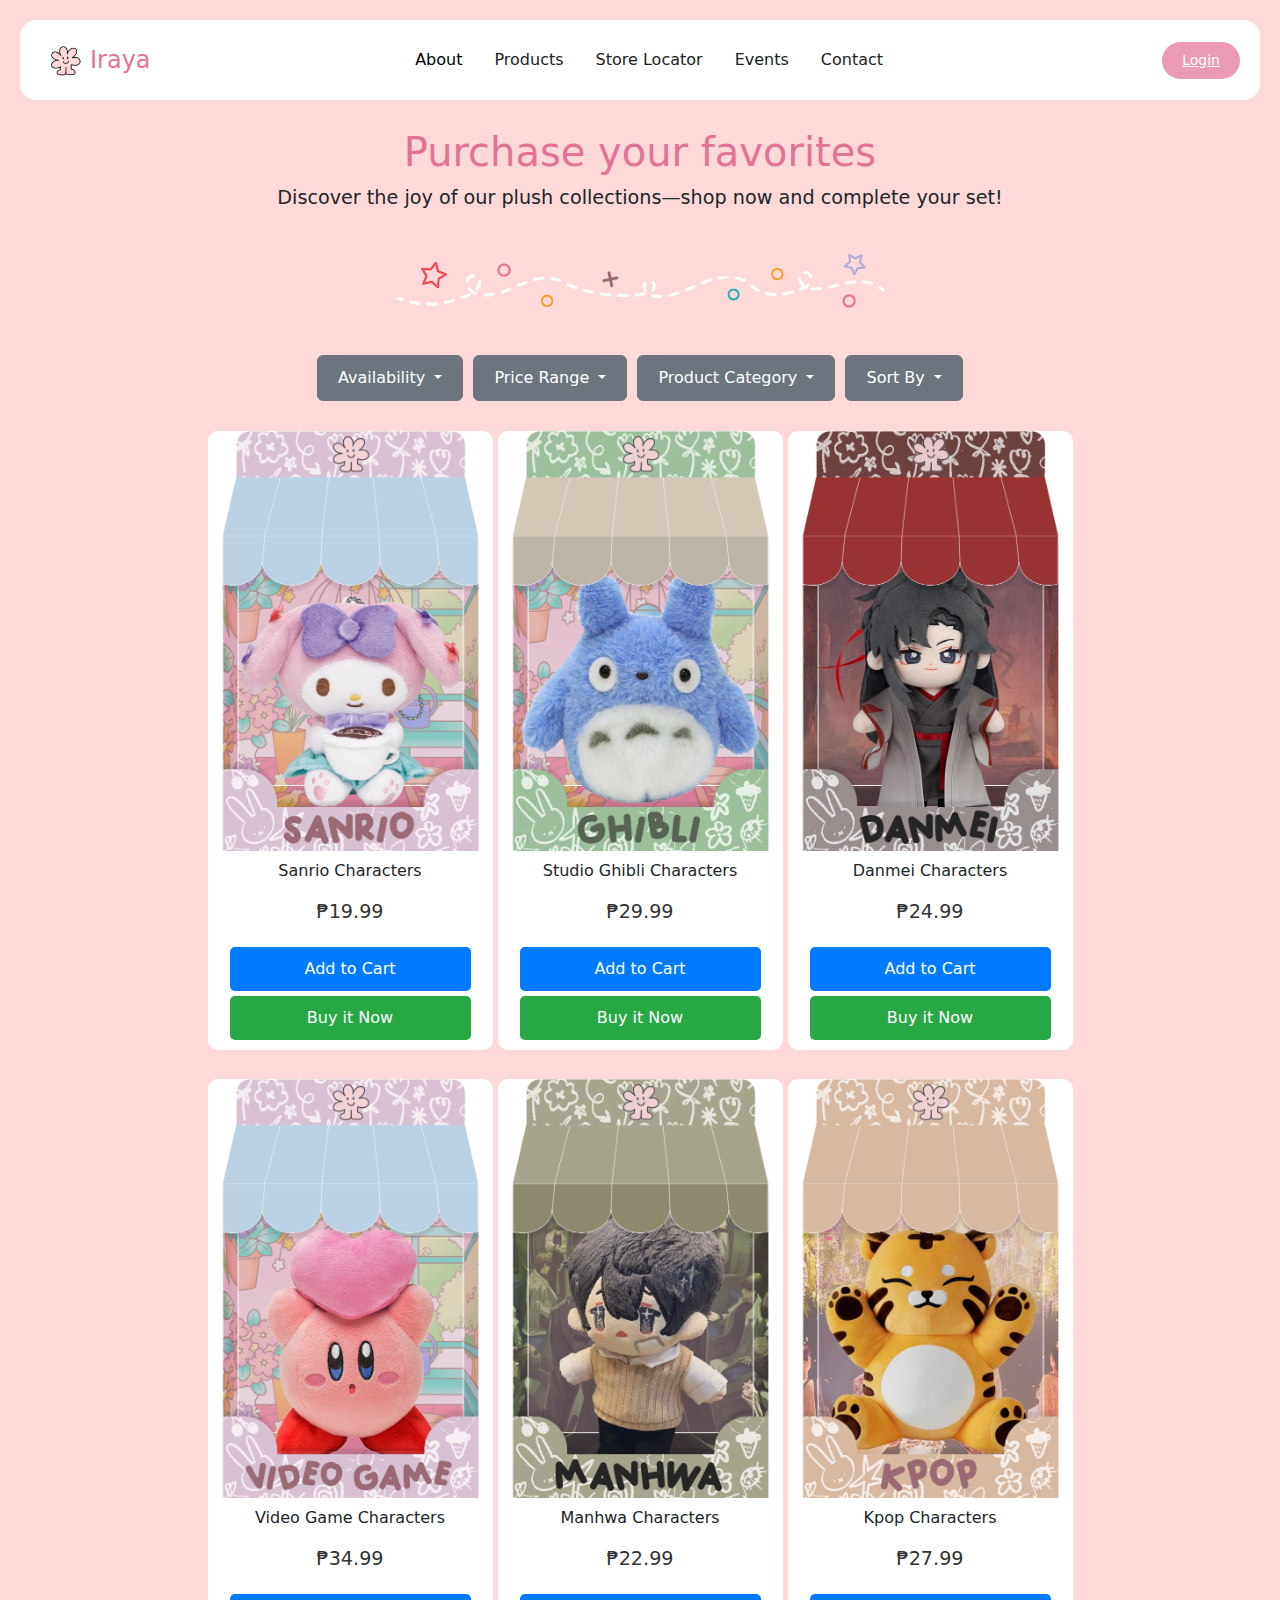
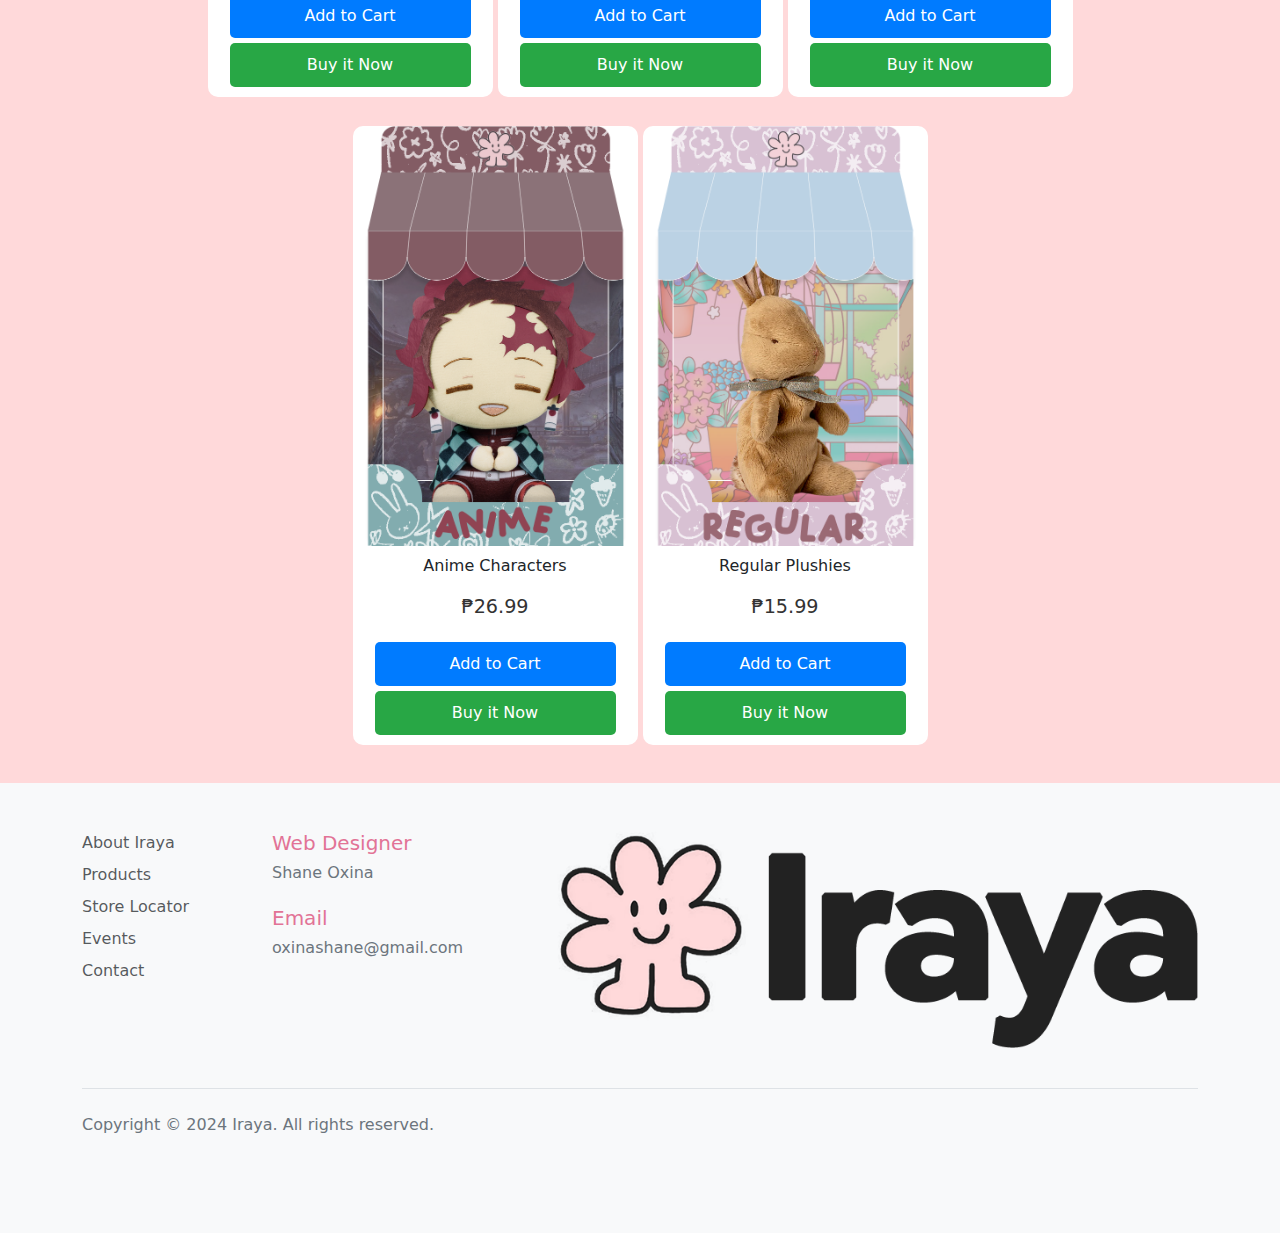
==== products.html @ 3cce4cce "Add files via upload" ====
<!DOCTYPE html>
<html lang="en">
<head>
    <meta charset="utf-8">
    <meta name="viewport" content="width=device, initial-scale=1.0">
    <title>Iraya</title>
    <link href="https://cdn.jsdelivr.net/npm/bootstrap@5.3.3/dist/css/bootstrap.min.css" rel="stylesheet" integrity="sha384-QWTKZyjpPEjISv5WaRU9OFeRpok6YctnYmDr5pNlyT2bRjXh0JMhjY6hW+ALEwIH" crossorigin="anonymous">
    <link rel="stylesheet" href="style.css">
    <link rel="icon" type="image/x-icon" href="Iraya_Favicon.png">
</head>

<body>
<script src="https://cdn.jsdelivr.net/npm/bootstrap@5.3.3/dist/js/bootstrap.bundle.min.js" integrity="sha384-YvpcrYf0tY3lHB60NNkmXc5s9fDVZLESaAA55NDzOxhy9GkcIdslK1eN7N6jIeHz" crossorigin="anonymous"></script>
<script src="script.js"></script>

<nav class="navbar navbar-expand-lg fixed-top">
    <div class="container-fluid">
        <a class="navbar-brand me-auto d-flex align-items-center" href="index.html">
            <img src="Iraya_Logo.png" alt="Logo" class="navbar-img"> Iraya
        </a>
        <div class="offcanvas offcanvas-end" tabindex="-1" id="offcanvasNavbar" aria-labelledby="offcanvasNavbarLabel">
            <div class="offcanvas-header">
                <h5 class="offcanvas-title d-flex align-items-center" id="offcanvasNavbarLabel">
                    <img src="Iraya_Logo.png" alt="Iraya Logo" style="height: 30px; width: auto; margin-right: 0.5rem;">Iraya
                </h5>
                <button type="button" class="btn-close" data-bs-dismiss="offcanvas" aria-label="Close"></button>
            </div>
            <div class="offcanvas-body">
                <ul class="navbar-nav justify-content-center flex-grow-1 pe-3">
                    <li class="nav-item">
                        <a class="nav-link active mx-lg-2" aria-current="page" href="index.html#about">About</a>
                    </li>
                    <li class="nav-item">
                        <a class="nav-link mx-lg-2" href="products.html">Products</a>
                    </li>
                    <li class="nav-item">
                        <a class="nav-link mx-lg-2" href="store-locator.html">Store Locator</a>
                    </li>
                    <li class="nav-item">
                        <a class="nav-link mx-lg-2" href="#">Events</a>
                    </li>
                    <li class="nav-item">
                        <a class="nav-link mx-lg-2" href="#">Contact</a>
                    </li>
                </ul>
            </div>
        </div>
        <a href="#" class="login-button ms-2">Login</a>
        <button class="navbar-toggler pe-0" type="button" data-bs-toggle="offcanvas" data-bs-target="#offcanvasNavbar" aria-controls="offcanvasNavbar" aria-label="Toggle navigation">
            <span class="navbar-toggler-icon"></span>
        </button>
    </div>
</nav>

<section class="products-sect">
    <div class="container">
      <h1 class="section-title">Purchase your favorites</h1>
      <h6 class="section-subtitle">Discover the joy of our plush collections—shop now and complete your set!</h6>
      <img src="dividers-ac.png" alt="divider" class="divider">
  
      <!-- Filters and Sorting Options -->
      <div class="filters">
        <!-- Availability Filter -->
        <div class="dropdown">
            <button class="btn btn-secondary dropdown-toggle" type="button" id="availabilityDropdownButton"
                data-bs-toggle="dropdown" aria-expanded="false">
                Availability
            </button>
            <ul class="dropdown-menu" aria-labelledby="availabilityDropdownButton">
                <li><a class="dropdown-item" href="#" data-filter="all">All</a></li>
                <li><a class="dropdown-item" href="#" data-filter="in-stock">In Stock</a></li>
                <li><a class="dropdown-item" href="#" data-filter="out-of-stock">Out of Stock</a></li>
            </ul>
        </div>

        <!-- Price Range Filters -->
<div class="dropdown">
    <button class="btn btn-secondary dropdown-toggle" type="button" id="priceRangeDropdownButton"
        data-bs-toggle="dropdown" aria-expanded="false">
        Price Range
    </button>
    <ul class="dropdown-menu dropdown-menu-end" aria-labelledby="priceRangeDropdownButton">
        <li class="px-3 pt-2 pb-1">
            <label for="min-price" class="form-label mb-0">Min Price:</label>
            <input type="number" id="min-price" class="form-control" placeholder="Min" min="0">
        </li>
        <li class="px-3 pb-2">
            <label for="max-price" class="form-label mb-0">Max Price:</label>
            <input type="number" id="max-price" class="form-control" placeholder="Max" min="0">
        </li>
        <li class="px-3 pb-2">
            <button id="apply-price-filter" class="btn btn-primary">Apply</button>
        </li>
        <li class="px-3 pb-2">
            <span class="results-text">Showing all products</span>
            <button class="clear-price-filter btn btn-link">Clear</button>
        </li>
    </ul>
</div>

        <!-- Product Category Filter -->
        <div class="dropdown">
            <button class="btn btn-secondary dropdown-toggle" type="button" id="categoryDropdownButton"
                data-bs-toggle="dropdown" aria-expanded="false">
                Product Category
            </button>
            <ul class="dropdown-menu" aria-labelledby="categoryDropdownButton">
                <li><a class="dropdown-item" href="#" data-filter="all">All</a></li>
                <li><a class="dropdown-item" href="#" data-filter="anime">Anime</a></li>
                <li><a class="dropdown-item" href="#" data-filter="danmei">Danmei</a></li>
                <li><a class="dropdown-item" href="#" data-filter="ghibli">Ghibli</a></li>
                <li><a class="dropdown-item" href="#" data-filter="Kpop">Kpop</a></li>
                <li><a class="dropdown-item" href="#" data-filter="manhwa">Manhwa</a></li>
                <li><a class="dropdown-item" href="#" data-filter="regular">Regular</a></li>
                <li><a class="dropdown-item" href="#" data-filter="sanrio">Sanrio</a></li>
                <li><a class="dropdown-item" href="#" data-filter="videogame">Video Game</a></li>
            </ul>
        </div>

        <!-- Sort By Filter -->
        <div class="dropdown">
            <button class="btn btn-secondary dropdown-toggle" type="button" id="sortDropdownButton"
                data-bs-toggle="dropdown" aria-expanded="false">
                Sort By
            </button>
            <ul class="dropdown-menu" aria-labelledby="sortDropdownButton">
                <li><a class="dropdown-item" href="#" data-sort="best-selling">Best Selling</a></li>
                <li><a class="dropdown-item" href="#" data-sort="title-az">Title, A-Z</a></li>
                <li><a class="dropdown-item" href="#" data-sort="title-za">Title, Z-A</a></li>
                <li><a class="dropdown-item" href="#" data-sort="price-low-high">Price, Low to High</a></li>
                <li><a class="dropdown-item" href="#" data-sort="price-high-low">Price, High to Low</a></li>
            </ul>
        </div>
    </div>
  
    <!-- Product Items -->
      <div class="row row-cols-2 row-cols-sm-4 row-cols-md-4 row-cols-lg-4 row-cols-xl-4 g-4 product-grid">
        <div class="col">
          <div class="ps-product" data-availability="out-of-stock" data-price="19.99" data-product-category="sanrio" data-date="2024-01-01">
            <img src="product-sanrio.png" class="ps-img" alt="Sanrio Characters">
            <h5 class="ps-title text-center">Sanrio Characters</h5>
            <p class="ps-price">₱19.99</p>
            <div class="ps-buttons">
              <button class="add-to-cart">Add to Cart</button>
              <button class="buy-now">Buy it Now</button>
            </div>
          </div>
        </div>
        <div class="col">
          <div class="ps-product" data-availability="in-stock" data-price="29.99" data-product-category="ghibli" data-date="2024-01-01">
            <img src="product-ghibli.png" class="ps-img" alt="Studio Ghibli Characters">
            <h5 class="ps-title text-center">Studio Ghibli Characters</h5>
            <p class="ps-price">₱29.99</p>
            <div class="ps-buttons">
              <button class="add-to-cart">Add to Cart</button>
              <button class="buy-now">Buy it Now</button>
            </div>
          </div>
        </div>
        <div class="col">
          <div class="ps-product" data-availability="in-stock" data-price="24.99" data-product-category="danmei" data-date="2024-01-01">
            <img src="product-danmei.png" class="ps-img" alt="Danmei Characters">
            <h5 class="ps-title text-center">Danmei Characters</h5>
            <p class="ps-price">₱24.99</p>
            <div class="ps-buttons">
              <button class="add-to-cart">Add to Cart</button>
              <button class="buy-now">Buy it Now</button>
            </div>
          </div>
        </div>
        <div class="col">
          <div class="ps-product" data-availability="in-stock" data-price="34.99" data-product-category="videogame" data-date="2024-01-01">
            <img src="product-video-game.png" class="ps-img" alt="Video Game Characters">
            <h5 class="ps-title text-center">Video Game Characters</h5>
            <p class="ps-price">₱34.99</p>
            <div class="ps-buttons">
              <button class="add-to-cart">Add to Cart</button>
              <button class="buy-now">Buy it Now</button>
            </div>
          </div>
        </div>
        <div class="col">
          <div class="ps-product" data-availability="in-stock" data-price="22.99" data-product-category="manhwa" data-date="2024-01-01">
            <img src="product-manhwa.png" class="ps-img" alt="Manhwa Characters">
            <h5 class="ps-title text-center">Manhwa Characters</h5>
            <p class="ps-price">₱22.99</p>
            <div class="ps-buttons">
              <button class="add-to-cart">Add to Cart</button>
              <button class="buy-now">Buy it Now</button>
            </div>
          </div>
        </div>
        <div class="col">
          <div class="ps-product" data-availability="in-stock" data-price="27.99" data-product-category="Kpop" data-date="2024-01-01">
            <img src="product-kpop.png" class="ps-img" alt="Kpop Characters">
            <h5 class="ps-title text-center">Kpop Characters</h5>
            <p class="ps-price">₱27.99</p>
            <div class="ps-buttons">
              <button class="add-to-cart">Add to Cart</button>
              <button class="buy-now">Buy it Now</button>
            </div>
          </div>
        </div>
        <div class="col">
          <div class="ps-product" data-availability="in-stock" data-price="26.99" data-product-category="anime" data-date="2024-01-01">
            <img src="product-anime.png" class="ps-img" alt="Anime Characters">
            <h5 class="ps-title text-center">Anime Characters</h5>
            <p class="ps-price">₱26.99</p>
            <div class="ps-buttons">
              <button class="add-to-cart">Add to Cart</button>
              <button class="buy-now">Buy it Now</button>
            </div>
          </div>
        </div>
        <div class="col">
          <div class="ps-product" data-availability="in-stock" data-price="15.99" data-product-category="regular" data-date="2024-01-01">
            <img src="product-regular.png" class="ps-img" alt="Regular Plushies">
            <h5 class="ps-title text-center">Regular Plushies</h5>
            <p class="ps-price">₱15.99</p>
            <div class="ps-buttons">
              <button class="add-to-cart">Add to Cart</button>
              <button class="buy-now">Buy it Now</button>
            </div>
          </div>
        </div>
      </div>
    </div>
  </section>

  <footer class="footer">
    <div class="container">
      <footer class="py-5">
        <div class="row">
          <div class="col-6 col-md-2 mb-3">
            <ul class="footer flex-column list-unstyled">
              <li class="footer-item mb-2"><a href="index.html#about" class="footer-link p-0 text-body-secondary">About Iraya</a></li>
              <li class="footer-item mb-2"><a href="products.html" class="footer-link p-0 text-body-secondary">Products</a></li>
              <li class="footer-item mb-2"><a href="store-locator.html" class="footer-link p-0 text-body-secondary">Store Locator</a></li>
              <li class="footer-item mb-2"><a href="#" class="footer-link p-0 text-body-secondary">Events</a></li>
              <li class="footer-item mb-2"><a href="#" class="footer-link p-0 text-body-secondary">Contact</a></li>
            </ul>
          </div>
  
          <div class="col-6 col-md-2 mb-3">
            <h5>Web Designer</h5>
            <h6>Shane Oxina</h6>
            <br>
            <h5>Email</h5>
            <h6><a href="mailto:oxinashane@gmail.com">oxinashane@gmail.com</a></h6>
          </div>
  
          <div class="col-md-7 offset-md-1 mb-3">
            <img src="Iraya_LogowName.png" alt="Iraya Logo">
          </div>
        </div>
  
        <div class="d-flex flex-column flex-sm-row justify-content-between py-4 my-4 border-top">
          <p>Copyright &copy; 2024 Iraya. All rights reserved.</p>
        </div>
      </footer>
    </div>
  </footer>
  
</body>
</html>
---- style.css ----
.navbar {
  background-color: #fff;
  height: 80px;
  margin: 20px;
  border-radius: 16px;
  padding: 0.5rem;
}

.navbar-img {
  height: auto;
  width: auto;
  max-height: 50px;
  min-height: 40px;
}

.navbar-brand {
  font-weight: 500;
  color: #e27396;
  font-size: 24px;
  transition: 0.3s color;
  width: 10%;
}

.login-button {
  background-color: #ea9ab2;
  color: #fff;
  font-size: 14px;
  padding: 8px 20px;
  border-radius: 50px;
  transition: 0.3s background-color;
}

.login-button.login-button:hover {
  background-color: #e27396;
}

.navbar-toggler {
  border: none;
  font-size: 1.5rem;
}

.navbar-toggler:focus, .btn-close:focus {
  box-shadow: none;
  outline: none;
}

.nav-link {
  color: #222222;
  font-weight: 500;
  position: relative;
}

.nav-link:hover, .nav-link.active:hover {
  color: #ea9ab2;
}

@media (min-width: 991px) {
  .nav-link:hover::before, .nav-link.active:hover::before {
      width: 100%;
      visibility: visible;
  }
}

/* Custom styles for smaller screens */
@media (max-width: 767.98px) {
  .navbar {
    padding: 0.5rem 0.5rem;
    height: auto;
  }
  .navbar-brand {
    padding: 0;
    margin-right: 0.5rem;
    font-size: 18px;
  }
  .navbar-brand img {
    height: 24px;
    width: auto;
  }
  .navbar-toggler {
    font-size: 0.9rem;
    padding: 0.3rem 0.5rem;
  }
  .navbar-nav .nav-link {
    padding: 0.3rem 0;
  }
  .offcanvas-header {
    padding: 0.5rem 1rem;
  }
  .offcanvas-title img {
    height: 50px;
    width: auto;
    margin-right: 0.5rem;
  }
  .offcanvas-body .nav-link {
    padding: 0.25rem 0;
  }
  .login-button {
    padding: 0.25rem 0.5rem;
  }
}

.offcanvas-title img {
  height: auto;
  width: auto;
  max-height: 50px;
  min-height: 40px;
}

.offcanvas-title {
  color: #e27396;
}

.hero-section {
  background: url(img-hero-s.png) no-repeat center;
  background-size: cover;
  width: 100%;
  height: 100vh;
  position: relative;
  padding: 0 15px;
}

.hero-section::before {
  background-color: rgba(0, 0, 0, 0.6);
  content: "";
  position: absolute;
  top: 0;
  right: 0;
  bottom: 0;
  left: 0;
}

.hero-section .container {
  height: 100vh;
  z-index: 1;
  position: relative;
}

.hero-section img {
  position: absolute;
  left: 0;
  width: 70%;
  margin-bottom: 40px;
}

.hero-section h5 {
  position: absolute;
  bottom: 10%;
  text-align: justify;
  font-size: 1.1rem;
}

.hero-section h6 {
  position: absolute;
  bottom: 5%;
  text-align: left;
  left: 0;
}

.hero-section h6 a {
  text-decoration: none;
  color: #fff;
}

@media (max-width: 767px) {
  .hero-section {
    padding: 15px;
    height: 70vh;
  }

  .hero-section .container {
    height: 70vh;
    z-index: 1;
    position: relative;
  }

  .hero-section h5 {
    font-size: 0.9rem; /* Smaller font size for small screens */
  }

  .hero-section h6 {
    font-size: 0.8rem; /* Smaller font size for small screens */
  }
}

@media (min-width: 1000px) {
  .hero-section {
    padding: 15px;
    height: 100vh;
  }

  .hero-section .container {
    height: 100vh;
    z-index: 1;
    position: relative;
  }

}

.products {
  background-color: #ffd9da;
  background-size: cover;
  width: 100%;
  padding: 3%;
}

.products .container {
  z-index: 0;
  position: relative;
}

.products h1{
  text-align: center;
  color: #e27396;
}

.products h6{
  text-align: center;
  padding: 10px;
}

.product {
  display: flex;
  flex-direction: column;
  -webkit-flex-wrap: wrap;
  flex-wrap: wrap;
  align-items: center;
  justify-content: space-evenly;
  position: relative;
  transition: transform 0.3s;
}

.product:hover {
  transform: translateY(-10px);
}

.product-img {
  border-radius: 16px;
  width: 100%;
  height: auto;
  margin-bottom: 10px;
  transition: transform 0.3s;
}

.product-title {
  font-size: 1rem;
  color: #e27396;
  text-align: center;
}

.stores {
  background-color: #ffd9da;
  background-size: cover;
  width: 100%;
  padding: 3%;
}

.stores .container {
  z-index: 0;
  position: relative;
}

.stores h1 {
  font-size: 32px;
  color: #333;
  margin-top: 20px;
  margin-bottom: 20px;
  text-align: center;
  color: #dc3545 !important;
  font-weight: 700;
}

.store-table {
  margin-top: 10%;
  width: 100%;
  border-collapse: collapse;
  background-color: transparent;
}

.store-table th, .store-table td {
  padding: 12px 15px;
  text-align: left;
  border-block-start: none;
  border-block-end: 1px solid #e27396;
  font-weight: 500;
}

.table-responsive {
  overflow-x: auto;
}

@media (max-width: 767.98px) {
  .stores h1 {
    font-size: 24px;
  }

  .store-table th, .store-table td {
    padding: 10px;
    font-size: 14px;
  }
}

.divider {
  display: block;
  margin: 40px auto;
  width: 80%;
  max-width: 500px;
  height: auto;
}

@media (min-width: 768px) {
  .divider {
    width: 60%;
  }
}

@media (min-width: 992px) {
  .divider {
    width: 50%;
  }
}

@media (min-width: 1200px) {
  .divider {
    width: 45%;
  }
}

@media (max-width: 767px) {
  .product-title {
      font-size: 0.9rem;
  }
}

.footer {
  background-color: #f8f9fa;
  padding: 0;
  overflow-y: auto;
}

.footer img {
  max-width: 100%;
  height: auto;
}

.footer h5 {
  color: #e27396;
  margin-bottom: 0.5rem;
}

.footer h6,
.footer p {
  color: #6c757d;
  margin: 0;
}

.footer a {
  text-decoration: none;
  color: #6c757d;
}

.footer a:hover,
.footer a:active {
  color: #e27396;
}

.footer .footer-link {
  font-weight: 500;
}

.footer .footer-link:hover,
.footer .footer-link:active {
  color: #e27396 !important;
}

@media (max-width: 767.98px) {
  .footer h5,
  .footer h6,
  .footer p,
  .footer a {
    font-size: 0.875rem; /* Adjust font size for small screens */
  }
}

.products-sect {
  background-color: #ffd9da;
  width: 100%;
  padding: 3%;
  padding-top: 10%;
}


.products-sect .container {
  z-index: 0;
  position: relative;
}

.section-title {
  font-size: 2.5rem;
  text-align: center;
  margin-bottom: 10px;
  color: #e27396;
}

.section-subtitle {
  font-size: 1.2rem;
  text-align: center;
  margin-bottom: 30px;
}

.filters {
  display: flex;
  flex-wrap: wrap;
  gap: 10px;
  margin-bottom: 30px;
  justify-content: center;
}

/* Ensure the dropdown opens downwards */
.dropdown-menu {
  top: auto;
  bottom: 100%;
}

/* Styles for dropdown items */
.dropdown-item {
  display: block;
  width: 100%;
  padding: 10px 15px;
  clear: both;
  font-weight: 400;
  color: #212529;
  text-align: inherit;
  white-space: nowrap;
  background-color: transparent;
  border: 0;
}

/* Hover effect */
.dropdown-item:hover {
  color: #e27396;
  background-color: #f8f9fa;
  font-weight: 500;
}

/* Active state */
.dropdown-item.active,
.dropdown-item:active {
  color: #fff;
  background-color: #007bff;
}

/* Button padding adjustment */
.dropdown-toggle {
  padding: 10px 20px;
}

.product-grid {
  display: flex;
  flex-wrap: wrap;
  gap: 5px;
  justify-content: center;
}

.ps-product {
  background-color: #fff;
  border-radius: 10px;
  overflow: hidden;
  text-align: center;
  transition: transform 0.3s;
}

.ps-product:hover {
  transform: scale(1.05);
}

.ps-img {
  width: 100%;
  height: auto;
  display: block;
}

.ps-title {
  font-size: 1rem;
  padding: 10px 0;
}

.ps-price {
  font-size: 1.2rem;
  color: #333;
  margin-bottom: 10px;
}

.ps-buttons {
  display: flex;
  flex-direction: column;
  gap: 5px;
  padding: 10px;
}

.add-to-cart,
.buy-now {
  padding: 10px 20px;
  border: none;
  border-radius: 5px;
  cursor: pointer;
  transition: background-color 0.3s;
}

.add-to-cart {
  background-color: #007bff;
  color: #fff;
}

.add-to-cart:hover {
  background-color: #0056b3;
}

.buy-now {
  background-color: #28a745;
  color: #fff;
}

.buy-now:hover {
  background-color: #218838;
}

@media (max-width: 767.98px) {
  .products-sect{
    padding-top: 15%;
  }

  .section-title{
    font-size: 1.5rem;
  }

  .section-subtitle{
    font-size: 1rem;
  }
}
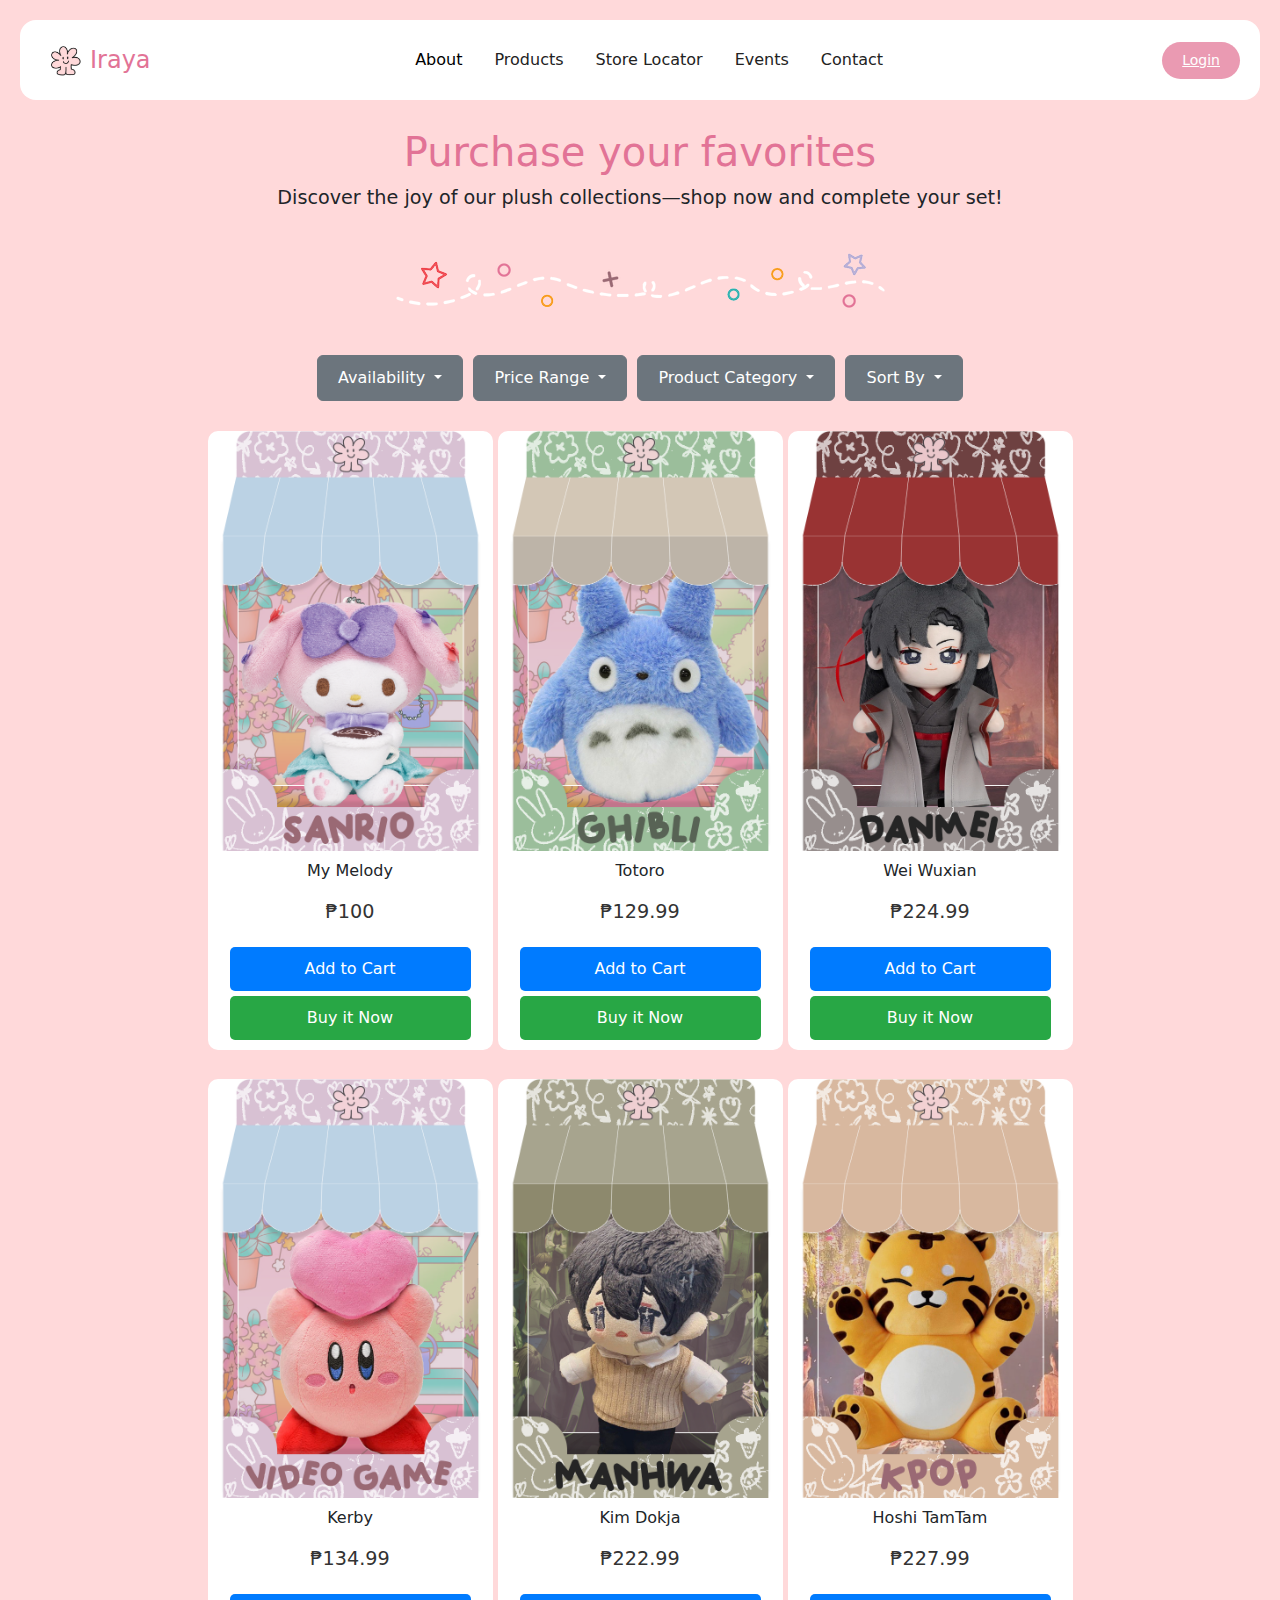
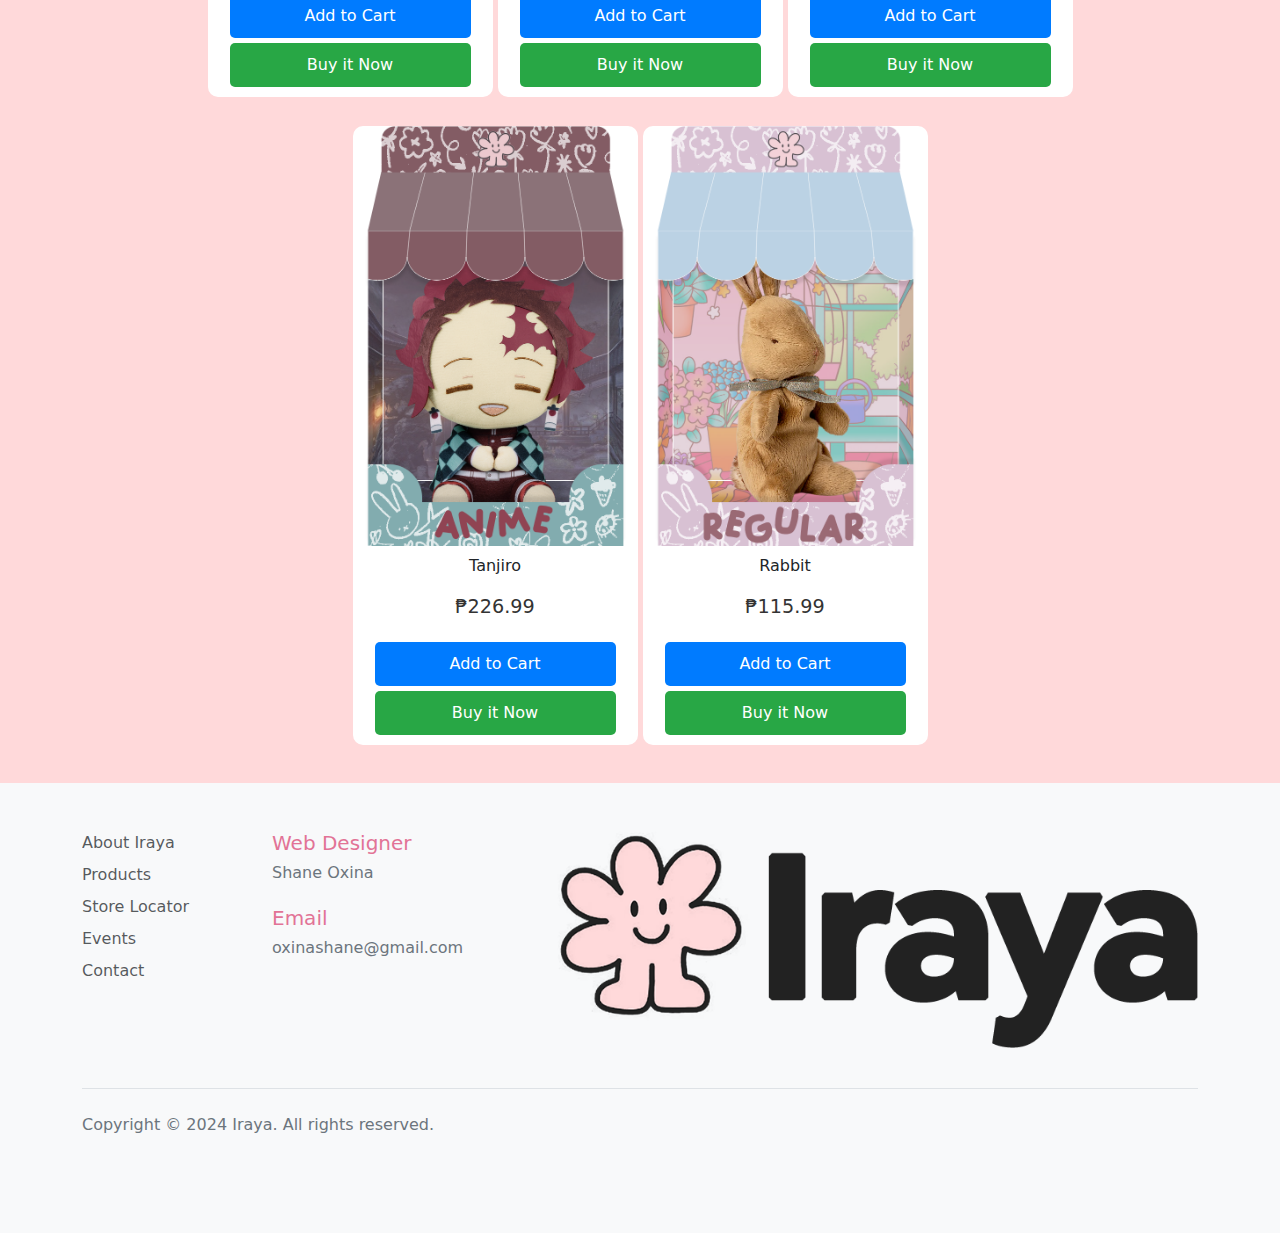
==== commit d2011697: "Update products.html" ====
--- a/products.html
+++ b/products.html
@@ -136,87 +136,87 @@
     <!-- Product Items -->
       <div class="row row-cols-2 row-cols-sm-4 row-cols-md-4 row-cols-lg-4 row-cols-xl-4 g-4 product-grid">
         <div class="col">
-          <div class="ps-product" data-availability="out-of-stock" data-price="19.99" data-product-category="sanrio" data-date="2024-01-01">
+          <div class="ps-product" data-availability="out-of-stock" data-price="100" data-product-category="sanrio" data-date="2024-01-01">
             <img src="product-sanrio.png" class="ps-img" alt="Sanrio Characters">
-            <h5 class="ps-title text-center">Sanrio Characters</h5>
-            <p class="ps-price">₱19.99</p>
-            <div class="ps-buttons">
-              <button class="add-to-cart">Add to Cart</button>
-              <button class="buy-now">Buy it Now</button>
-            </div>
-          </div>
-        </div>
-        <div class="col">
-          <div class="ps-product" data-availability="in-stock" data-price="29.99" data-product-category="ghibli" data-date="2024-01-01">
+            <h5 class="ps-title text-center">My Melody</h5>
+            <p class="ps-price">₱100</p>
+            <div class="ps-buttons">
+              <button class="add-to-cart">Add to Cart</button>
+              <button class="buy-now">Buy it Now</button>
+            </div>
+          </div>
+        </div>
+        <div class="col">
+          <div class="ps-product" data-availability="in-stock" data-price="129.99" data-product-category="ghibli" data-date="2024-01-01">
             <img src="product-ghibli.png" class="ps-img" alt="Studio Ghibli Characters">
-            <h5 class="ps-title text-center">Studio Ghibli Characters</h5>
-            <p class="ps-price">₱29.99</p>
-            <div class="ps-buttons">
-              <button class="add-to-cart">Add to Cart</button>
-              <button class="buy-now">Buy it Now</button>
-            </div>
-          </div>
-        </div>
-        <div class="col">
-          <div class="ps-product" data-availability="in-stock" data-price="24.99" data-product-category="danmei" data-date="2024-01-01">
+            <h5 class="ps-title text-center">Totoro</h5>
+            <p class="ps-price">₱129.99</p>
+            <div class="ps-buttons">
+              <button class="add-to-cart">Add to Cart</button>
+              <button class="buy-now">Buy it Now</button>
+            </div>
+          </div>
+        </div>
+        <div class="col">
+          <div class="ps-product" data-availability="in-stock" data-price="224.99" data-product-category="danmei" data-date="2024-01-01">
             <img src="product-danmei.png" class="ps-img" alt="Danmei Characters">
-            <h5 class="ps-title text-center">Danmei Characters</h5>
-            <p class="ps-price">₱24.99</p>
-            <div class="ps-buttons">
-              <button class="add-to-cart">Add to Cart</button>
-              <button class="buy-now">Buy it Now</button>
-            </div>
-          </div>
-        </div>
-        <div class="col">
-          <div class="ps-product" data-availability="in-stock" data-price="34.99" data-product-category="videogame" data-date="2024-01-01">
+            <h5 class="ps-title text-center">Wei Wuxian</h5>
+            <p class="ps-price">₱224.99</p>
+            <div class="ps-buttons">
+              <button class="add-to-cart">Add to Cart</button>
+              <button class="buy-now">Buy it Now</button>
+            </div>
+          </div>
+        </div>
+        <div class="col">
+          <div class="ps-product" data-availability="in-stock" data-price="134.99" data-product-category="videogame" data-date="2024-01-01">
             <img src="product-video-game.png" class="ps-img" alt="Video Game Characters">
-            <h5 class="ps-title text-center">Video Game Characters</h5>
-            <p class="ps-price">₱34.99</p>
-            <div class="ps-buttons">
-              <button class="add-to-cart">Add to Cart</button>
-              <button class="buy-now">Buy it Now</button>
-            </div>
-          </div>
-        </div>
-        <div class="col">
-          <div class="ps-product" data-availability="in-stock" data-price="22.99" data-product-category="manhwa" data-date="2024-01-01">
+            <h5 class="ps-title text-center">Kerby</h5>
+            <p class="ps-price">₱134.99</p>
+            <div class="ps-buttons">
+              <button class="add-to-cart">Add to Cart</button>
+              <button class="buy-now">Buy it Now</button>
+            </div>
+          </div>
+        </div>
+        <div class="col">
+          <div class="ps-product" data-availability="in-stock" data-price="222.99" data-product-category="manhwa" data-date="2024-01-01">
             <img src="product-manhwa.png" class="ps-img" alt="Manhwa Characters">
-            <h5 class="ps-title text-center">Manhwa Characters</h5>
-            <p class="ps-price">₱22.99</p>
-            <div class="ps-buttons">
-              <button class="add-to-cart">Add to Cart</button>
-              <button class="buy-now">Buy it Now</button>
-            </div>
-          </div>
-        </div>
-        <div class="col">
-          <div class="ps-product" data-availability="in-stock" data-price="27.99" data-product-category="Kpop" data-date="2024-01-01">
+            <h5 class="ps-title text-center">Kim Dokja</h5>
+            <p class="ps-price">₱222.99</p>
+            <div class="ps-buttons">
+              <button class="add-to-cart">Add to Cart</button>
+              <button class="buy-now">Buy it Now</button>
+            </div>
+          </div>
+        </div>
+        <div class="col">
+          <div class="ps-product" data-availability="in-stock" data-price="227.99" data-product-category="Kpop" data-date="2024-01-01">
             <img src="product-kpop.png" class="ps-img" alt="Kpop Characters">
-            <h5 class="ps-title text-center">Kpop Characters</h5>
-            <p class="ps-price">₱27.99</p>
-            <div class="ps-buttons">
-              <button class="add-to-cart">Add to Cart</button>
-              <button class="buy-now">Buy it Now</button>
-            </div>
-          </div>
-        </div>
-        <div class="col">
-          <div class="ps-product" data-availability="in-stock" data-price="26.99" data-product-category="anime" data-date="2024-01-01">
+            <h5 class="ps-title text-center">Hoshi TamTam</h5>
+            <p class="ps-price">₱227.99</p>
+            <div class="ps-buttons">
+              <button class="add-to-cart">Add to Cart</button>
+              <button class="buy-now">Buy it Now</button>
+            </div>
+          </div>
+        </div>
+        <div class="col">
+          <div class="ps-product" data-availability="in-stock" data-price="226.99" data-product-category="anime" data-date="2024-01-01">
             <img src="product-anime.png" class="ps-img" alt="Anime Characters">
-            <h5 class="ps-title text-center">Anime Characters</h5>
-            <p class="ps-price">₱26.99</p>
-            <div class="ps-buttons">
-              <button class="add-to-cart">Add to Cart</button>
-              <button class="buy-now">Buy it Now</button>
-            </div>
-          </div>
-        </div>
-        <div class="col">
-          <div class="ps-product" data-availability="in-stock" data-price="15.99" data-product-category="regular" data-date="2024-01-01">
+            <h5 class="ps-title text-center">Tanjiro</h5>
+            <p class="ps-price">₱226.99</p>
+            <div class="ps-buttons">
+              <button class="add-to-cart">Add to Cart</button>
+              <button class="buy-now">Buy it Now</button>
+            </div>
+          </div>
+        </div>
+        <div class="col">
+          <div class="ps-product" data-availability="in-stock" data-price="115.99" data-product-category="regular" data-date="2024-01-01">
             <img src="product-regular.png" class="ps-img" alt="Regular Plushies">
-            <h5 class="ps-title text-center">Regular Plushies</h5>
-            <p class="ps-price">₱15.99</p>
+            <h5 class="ps-title text-center">Rabbit</h5>
+            <p class="ps-price">₱115.99</p>
             <div class="ps-buttons">
               <button class="add-to-cart">Add to Cart</button>
               <button class="buy-now">Buy it Now</button>
